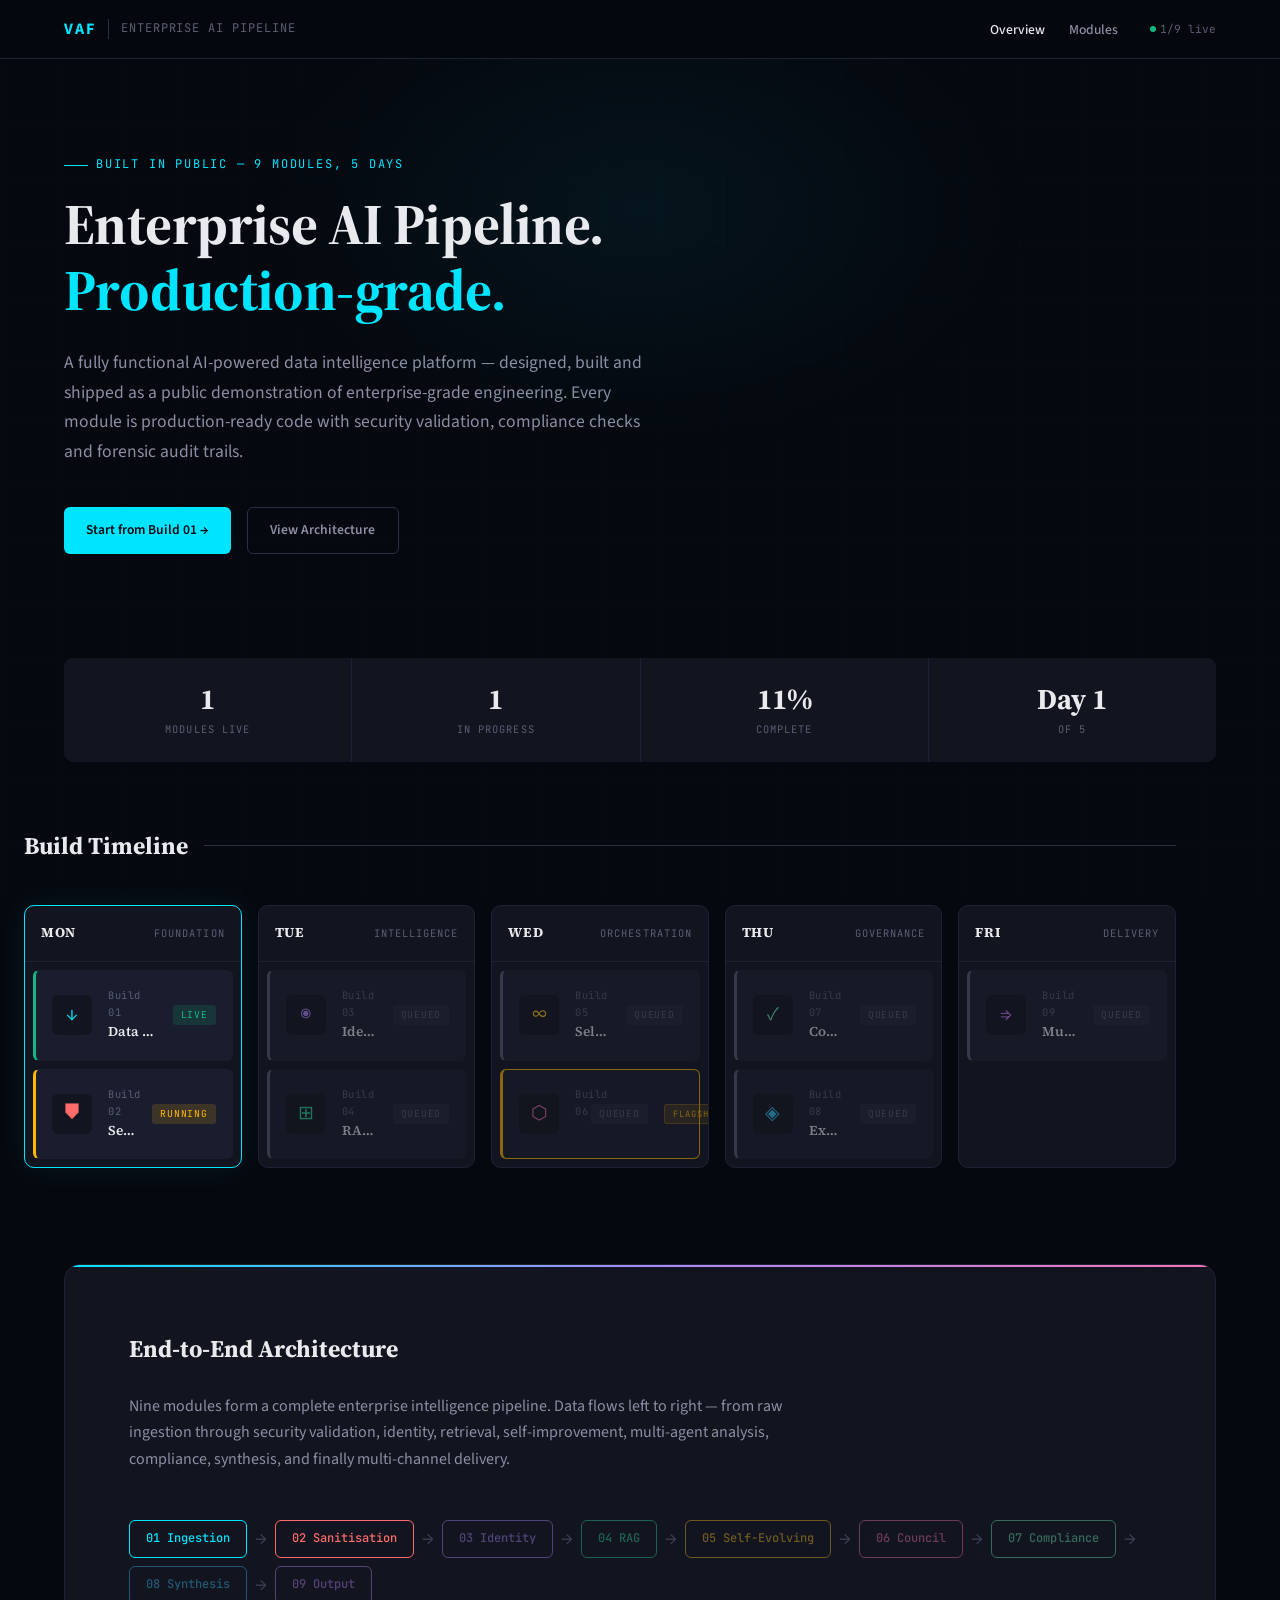
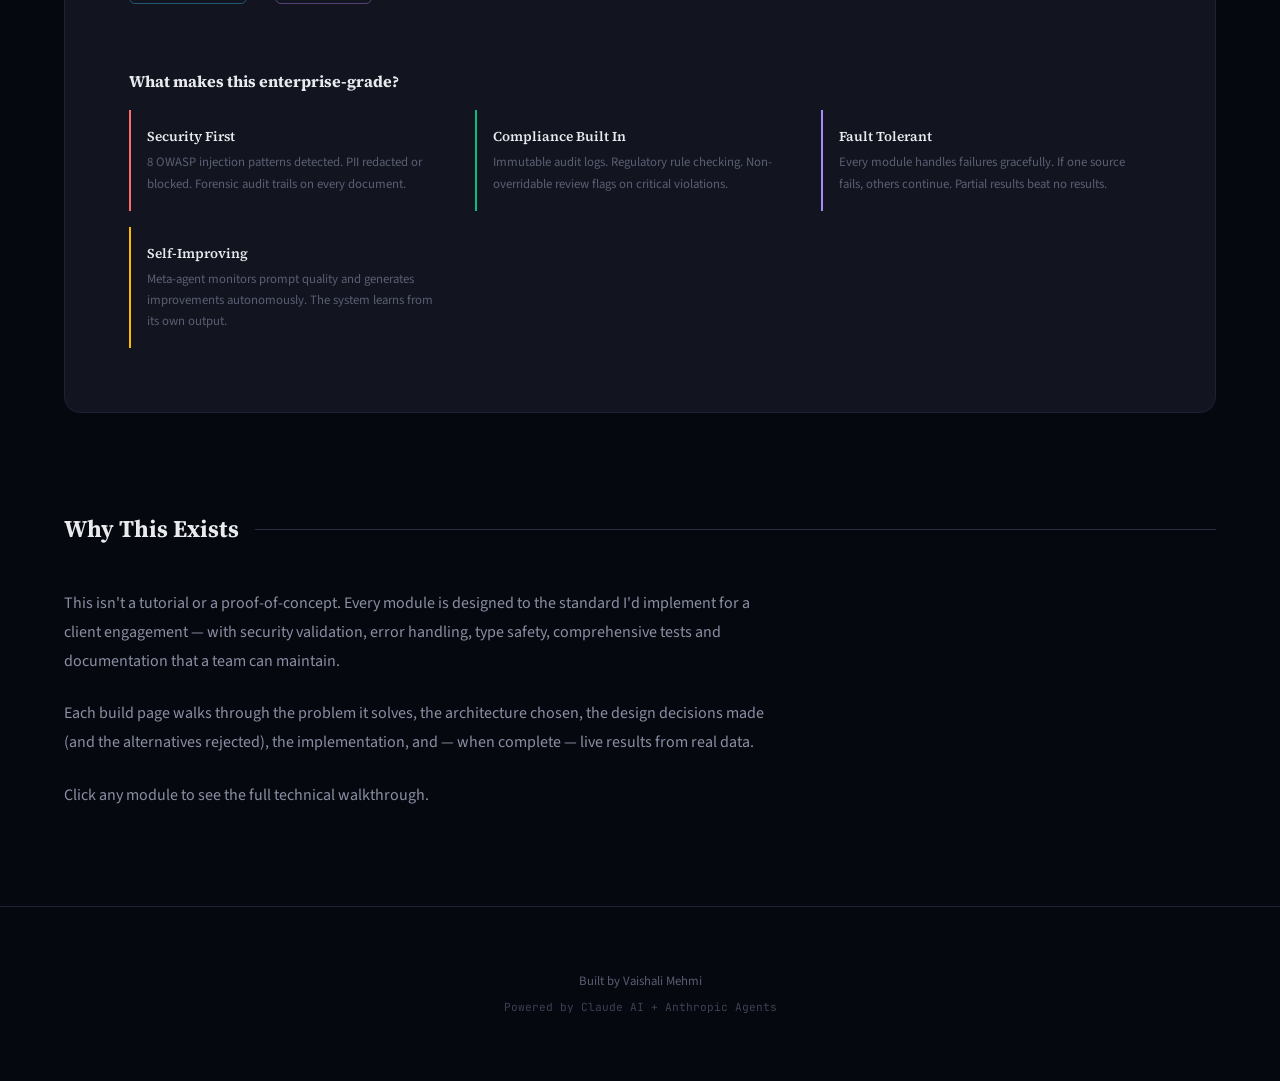
==== portfolio/build.html @ 0262deff "Add portfolio site and sync tooling - Portfolio site (index.html, build.html) with dark editorial de" ====
<!DOCTYPE html>
<html lang="en">
<head>
  <meta charset="UTF-8">
  <meta name="viewport" content="width=device-width, initial-scale=1.0">
  <title>Build Detail — The VAF Series</title>
  <link rel="stylesheet" href="css/style.css">
  <script>
    // Update page title once build data loads
    document.addEventListener('DOMContentLoaded', () => {
      const id = new URLSearchParams(window.location.search).get('id');
      if (id && typeof BUILDS !== 'undefined' && BUILDS[id]) {
        document.title = `Build ${id}: ${BUILDS[id].hero.title} — The VAF Series`;
      }
    });
  </script>
</head>
<body>
  <div class="page-wrapper">

    <!-- Build Page Layout: Sidebar + Content -->
    <div class="build-page">

      <!-- Sidebar Navigation -->
      <aside class="build-sidebar">
        <a href="index.html" class="sidebar-brand">← VAF Series</a>

        <div style="margin-bottom:var(--space-lg);">
          <div style="font-family:var(--font-mono); font-size:0.6rem; color:var(--text-dim); text-transform:uppercase; letter-spacing:0.12em; margin-bottom:var(--space-sm);">
            Modules
          </div>
          <nav id="sidebar-nav" class="sidebar-nav">
            <!-- Populated by app.js -->
          </nav>
        </div>

        <div style="margin-top:auto; padding-top:var(--space-xl); border-top:1px solid var(--border-subtle);">
          <div class="nav-status" id="nav-status" style="justify-content:flex-start;">
            <!-- Populated by app.js -->
          </div>
        </div>
      </aside>

      <!-- Main Content -->
      <main class="build-content" id="build-content">

        <!-- Build Hero -->
        <div class="build-hero" id="build-hero">
          <!-- Populated by app.js -->
        </div>

        <!-- Tabs -->
        <div class="tabs" id="build-tabs">
          <!-- Populated by app.js -->
        </div>

        <!-- Tab Panels -->
        <div id="build-panels">
          <!-- Populated by app.js -->
        </div>

        <!-- Navigation between builds -->
        <div style="display:flex; justify-content:space-between; margin-top:var(--space-3xl); padding-top:var(--space-xl); border-top:1px solid var(--border-subtle);" id="build-nav-footer">
        </div>

        <!-- Footer -->
        <footer class="footer" style="margin-top:var(--space-xl);">
          <p>
            <span class="author">Built by Vaishali Mehmi</span>
          </p>
          <p class="credit">
            Powered by Claude AI + Anthropic Agents
          </p>
        </footer>

      </main>
    </div>

  </div>

  <script src="js/config.js"></script>
  <script src="js/builds.js"></script>
  <script src="js/app.js"></script>
  <script>
    App.init('build');

    // Render prev/next navigation
    (function() {
      const id = new URLSearchParams(window.location.search).get('id');
      const idx = CONFIG.builds.findIndex(b => b.id === id);
      const footer = document.getElementById('build-nav-footer');
      if (!footer) return;

      const prev = idx > 0 ? CONFIG.builds[idx - 1] : null;
      const next = idx < CONFIG.builds.length - 1 ? CONFIG.builds[idx + 1] : null;

      footer.innerHTML = `
        ${prev ? `<a href="build.html?id=${prev.id}" class="btn btn-ghost">← ${prev.id} ${prev.shortName}</a>` : '<span></span>'}
        ${next ? `<a href="build.html?id=${next.id}" class="btn btn-ghost">${next.id} ${next.shortName} →</a>` : '<span></span>'}
      `;
    })();
  </script>
</body>
</html>
---- portfolio/css/style.css ----
/* ============================================================
   VAF Series — Portfolio Design System
   Aesthetic: Dark Technical Editorial
   ============================================================ */

@import url('https://fonts.googleapis.com/css2?family=Source+Serif+4:ital,opsz,wght@0,8..60,400;0,8..60,600;0,8..60,700;1,8..60,400&family=Source+Sans+3:ital,wght@0,300;0,400;0,500;0,600;0,700;1,400&family=JetBrains+Mono:wght@400;500&display=swap');

/* ── Design Tokens ────────────────────────────────────────── */

:root {
  /* Palette */
  --bg-deep:       #06080F;
  --bg-base:       #0B0D17;
  --bg-surface:    #12151F;
  --bg-card:       #1A1D2E;
  --bg-elevated:   #222639;
  --border:        #2A2E42;
  --border-subtle: #1E2235;

  /* Text */
  --text-primary:   #E8EAED;
  --text-secondary: #8B8FA3;
  --text-muted:     #5A5E73;
  --text-dim:       #3D4155;

  /* Accents */
  --accent-cyan:    #00E5FF;
  --accent-gold:    #FFB800;
  --accent-red:     #FF6B6B;
  --accent-green:   #10B981;
  --accent-purple:  #A78BFA;
  --accent-pink:    #F472B6;
  --accent-blue:    #38BDF8;

  /* Semantic */
  --status-live:    #10B981;
  --status-running: #FFB800;
  --status-queued:  #5A5E73;
  --status-hidden:  #2A2E42;

  /* Typography */
  --font-display: 'Source Serif 4', 'Georgia', serif;
  --font-body:    'Source Sans 3', 'Helvetica Neue', sans-serif;
  --font-mono:    'JetBrains Mono', monospace;

  /* Spacing */
  --space-xs:  0.25rem;
  --space-sm:  0.5rem;
  --space-md:  1rem;
  --space-lg:  1.5rem;
  --space-xl:  2.5rem;
  --space-2xl: 4rem;
  --space-3xl: 6rem;

  /* Radius */
  --radius-sm: 6px;
  --radius-md: 10px;
  --radius-lg: 16px;

  /* Shadows */
  --shadow-card:  0 2px 16px rgba(0,0,0,0.3), 0 0 1px rgba(0,229,255,0.05);
  --shadow-glow:  0 0 30px rgba(0,229,255,0.08);
  --shadow-hover: 0 8px 32px rgba(0,0,0,0.4), 0 0 2px rgba(0,229,255,0.1);

  /* Layout */
  --content-max: 1200px;
  --sidebar-width: 260px;
}


/* ── Reset & Base ─────────────────────────────────────────── */

*, *::before, *::after {
  box-sizing: border-box;
  margin: 0;
  padding: 0;
}

html {
  font-size: 16px;
  scroll-behavior: smooth;
  -webkit-font-smoothing: antialiased;
  -moz-osx-font-smoothing: grayscale;
}

body {
  font-family: var(--font-body);
  background: var(--bg-deep);
  color: var(--text-primary);
  line-height: 1.65;
  min-height: 100vh;
}

::selection {
  background: rgba(0,229,255,0.2);
  color: var(--text-primary);
}

a {
  color: var(--accent-cyan);
  text-decoration: none;
  transition: color 0.2s ease, opacity 0.2s ease;
}
a:hover {
  color: #fff;
}

img { max-width: 100%; display: block; }


/* ── Background Pattern (Engineering Grid) ────────────────── */

body::before {
  content: '';
  position: fixed;
  inset: 0;
  background:
    linear-gradient(rgba(0,229,255,0.015) 1px, transparent 1px),
    linear-gradient(90deg, rgba(0,229,255,0.015) 1px, transparent 1px);
  background-size: 60px 60px;
  pointer-events: none;
  z-index: 0;
}


/* ── Layout ───────────────────────────────────────────────── */

.container {
  max-width: var(--content-max);
  margin: 0 auto;
  padding: 0 var(--space-lg);
  position: relative;
  z-index: 1;
}

.page-wrapper {
  position: relative;
  z-index: 1;
}


/* ── Navigation Bar ───────────────────────────────────────── */

.nav {
  position: sticky;
  top: 0;
  z-index: 100;
  background: rgba(6,8,15,0.85);
  backdrop-filter: blur(16px);
  -webkit-backdrop-filter: blur(16px);
  border-bottom: 1px solid var(--border-subtle);
  padding: var(--space-md) 0;
}

.nav .container {
  display: flex;
  align-items: center;
  justify-content: space-between;
}

.nav-brand {
  display: flex;
  align-items: center;
  gap: var(--space-sm);
}

.nav-brand-mark {
  font-family: var(--font-body);
  font-weight: 700;
  font-size: 1rem;
  color: var(--accent-cyan);
  letter-spacing: 0.12em;
  text-transform: uppercase;
}

.nav-brand-sep {
  width: 1px;
  height: 20px;
  background: var(--border);
  margin: 0 var(--space-xs);
}

.nav-brand-sub {
  font-family: var(--font-mono);
  font-size: 0.75rem;
  color: var(--text-muted);
  letter-spacing: 0.08em;
  text-transform: uppercase;
}

.nav-links {
  display: flex;
  align-items: center;
  gap: var(--space-lg);
  list-style: none;
}

.nav-links a {
  font-family: var(--font-body);
  font-size: 0.85rem;
  font-weight: 500;
  color: var(--text-secondary);
  transition: color 0.2s ease;
}
.nav-links a:hover,
.nav-links a.active {
  color: var(--text-primary);
}

.nav-status {
  display: flex;
  align-items: center;
  gap: var(--space-xs);
  font-family: var(--font-mono);
  font-size: 0.7rem;
  color: var(--text-muted);
}

.nav-status-dot {
  width: 6px;
  height: 6px;
  border-radius: 50%;
  background: var(--status-live);
  animation: pulse 2s ease-in-out infinite;
}

@keyframes pulse {
  0%, 100% { opacity: 1; }
  50% { opacity: 0.4; }
}


/* ── Hero Section ─────────────────────────────────────────── */

.hero {
  padding: var(--space-3xl) 0 var(--space-2xl);
  position: relative;
}

.hero::before {
  content: '';
  position: absolute;
  top: -100px;
  left: 50%;
  transform: translateX(-50%);
  width: 800px;
  height: 500px;
  background: radial-gradient(ellipse at center, rgba(0,229,255,0.06) 0%, transparent 70%);
  pointer-events: none;
}

.hero-eyebrow {
  font-family: var(--font-mono);
  font-size: 0.75rem;
  letter-spacing: 0.15em;
  text-transform: uppercase;
  color: var(--accent-cyan);
  margin-bottom: var(--space-md);
  display: flex;
  align-items: center;
  gap: var(--space-sm);
}

.hero-eyebrow::before {
  content: '';
  width: 24px;
  height: 1px;
  background: var(--accent-cyan);
}

.hero h1 {
  font-family: var(--font-display);
  font-weight: 700;
  font-size: clamp(2.4rem, 5vw, 3.6rem);
  line-height: 1.15;
  letter-spacing: -0.01em;
  color: var(--text-primary);
  max-width: 700px;
  margin-bottom: var(--space-lg);
}

.hero h1 .highlight {
  color: var(--accent-cyan);
}

.hero-description {
  font-size: 1.1rem;
  color: var(--text-secondary);
  max-width: 600px;
  line-height: 1.7;
  margin-bottom: var(--space-xl);
}

.hero-actions {
  display: flex;
  gap: var(--space-md);
  flex-wrap: wrap;
}


/* ── Buttons ──────────────────────────────────────────────── */

.btn {
  display: inline-flex;
  align-items: center;
  gap: var(--space-sm);
  padding: 0.7rem 1.4rem;
  border-radius: var(--radius-sm);
  font-family: var(--font-body);
  font-size: 0.85rem;
  font-weight: 600;
  cursor: pointer;
  transition: all 0.2s ease;
  border: none;
  text-decoration: none;
}

.btn-primary {
  background: var(--accent-cyan);
  color: var(--bg-deep);
}
.btn-primary:hover {
  background: #33EBFF;
  color: var(--bg-deep);
  box-shadow: 0 0 20px rgba(0,229,255,0.3);
}

.btn-ghost {
  background: transparent;
  color: var(--text-secondary);
  border: 1px solid var(--border);
}
.btn-ghost:hover {
  color: var(--text-primary);
  border-color: var(--text-muted);
}


/* ── Stats Bar ────────────────────────────────────────────── */

.stats-bar {
  display: grid;
  grid-template-columns: repeat(auto-fit, minmax(160px, 1fr));
  gap: 1px;
  background: var(--border-subtle);
  border-radius: var(--radius-md);
  overflow: hidden;
  margin: var(--space-xl) 0;
}

.stat-item {
  background: var(--bg-surface);
  padding: var(--space-lg) var(--space-lg);
  text-align: center;
}

.stat-value {
  font-family: var(--font-display);
  font-weight: 700;
  font-size: 1.8rem;
  color: var(--text-primary);
  line-height: 1.2;
}

.stat-label {
  font-family: var(--font-mono);
  font-size: 0.65rem;
  letter-spacing: 0.1em;
  text-transform: uppercase;
  color: var(--text-muted);
  margin-top: var(--space-xs);
}


/* ── Timeline ─────────────────────────────────────────────── */

.timeline {
  margin: var(--space-2xl) 0;
}

.timeline-header {
  display: flex;
  align-items: center;
  gap: var(--space-md);
  margin-bottom: var(--space-xl);
}

.timeline-header h2 {
  font-family: var(--font-display);
  font-weight: 700;
  font-size: 1.4rem;
}

.timeline-header .line {
  flex: 1;
  height: 1px;
  background: var(--border);
}

.timeline-days {
  display: grid;
  grid-template-columns: repeat(5, 1fr);
  gap: var(--space-md);
}

@media (max-width: 900px) {
  .timeline-days {
    grid-template-columns: 1fr;
  }
}

.timeline-day {
  background: var(--bg-surface);
  border: 1px solid var(--border-subtle);
  border-radius: var(--radius-md);
  overflow: hidden;
  transition: border-color 0.3s ease, box-shadow 0.3s ease;
}

.timeline-day.is-active {
  border-color: var(--accent-cyan);
  box-shadow: var(--shadow-glow);
}

.timeline-day.is-past {
  border-color: var(--accent-green);
}

.timeline-day-header {
  padding: var(--space-md) var(--space-md);
  display: flex;
  align-items: center;
  justify-content: space-between;
  border-bottom: 1px solid var(--border-subtle);
}

.timeline-day-label {
  font-family: var(--font-display);
  font-weight: 700;
  font-size: 0.85rem;
  letter-spacing: 0.05em;
}

.timeline-day-name {
  font-family: var(--font-mono);
  font-size: 0.65rem;
  color: var(--text-muted);
  text-transform: uppercase;
  letter-spacing: 0.1em;
}

.timeline-day-builds {
  padding: var(--space-sm);
  display: flex;
  flex-direction: column;
  gap: var(--space-sm);
}


/* ── Build Card (in timeline) ─────────────────────────────── */

.build-card {
  display: flex;
  align-items: center;
  gap: var(--space-md);
  padding: var(--space-md);
  border-radius: var(--radius-sm);
  background: var(--bg-card);
  border: 1px solid transparent;
  cursor: pointer;
  transition: all 0.2s ease;
  text-decoration: none;
  color: inherit;
}

.build-card:hover {
  border-color: var(--border);
  background: var(--bg-elevated);
  transform: translateY(-1px);
  box-shadow: var(--shadow-hover);
  color: inherit;
}

.build-card.status-live {
  border-left: 3px solid var(--status-live);
}
.build-card.status-running {
  border-left: 3px solid var(--status-running);
}
.build-card.status-queued {
  opacity: 0.5;
  border-left: 3px solid var(--status-queued);
}
.build-card.status-queued:hover {
  opacity: 0.7;
}
.build-card.is-featured {
  border-color: var(--accent-gold);
}

.build-card-icon {
  width: 40px;
  height: 40px;
  border-radius: var(--radius-sm);
  display: flex;
  align-items: center;
  justify-content: center;
  font-size: 1.2rem;
  flex-shrink: 0;
  background: var(--bg-surface);
}

.build-card-content {
  flex: 1;
  min-width: 0;
}

.build-card-number {
  font-family: var(--font-mono);
  font-size: 0.65rem;
  color: var(--text-muted);
  letter-spacing: 0.05em;
}

.build-card-name {
  font-family: var(--font-display);
  font-weight: 600;
  font-size: 0.85rem;
  color: var(--text-primary);
  white-space: nowrap;
  overflow: hidden;
  text-overflow: ellipsis;
}

.build-card-status {
  font-family: var(--font-mono);
  font-size: 0.6rem;
  letter-spacing: 0.08em;
  text-transform: uppercase;
  padding: 2px 8px;
  border-radius: 3px;
  flex-shrink: 0;
}

.build-card-status.live {
  background: rgba(16,185,129,0.15);
  color: var(--status-live);
}
.build-card-status.running {
  background: rgba(255,184,0,0.15);
  color: var(--status-running);
  animation: pulse 2s ease-in-out infinite;
}
.build-card-status.queued {
  background: rgba(90,94,115,0.15);
  color: var(--status-queued);
}


/* ── Architecture Overview (Home) ─────────────────────────── */

.arch-overview {
  margin: var(--space-3xl) 0;
  padding: var(--space-2xl);
  background: var(--bg-surface);
  border: 1px solid var(--border-subtle);
  border-radius: var(--radius-lg);
  position: relative;
  overflow: hidden;
}

.arch-overview::before {
  content: '';
  position: absolute;
  top: 0;
  left: 0;
  right: 0;
  height: 2px;
  background: linear-gradient(90deg, var(--accent-cyan), var(--accent-purple), var(--accent-pink));
}

.arch-overview h2 {
  font-family: var(--font-display);
  font-weight: 700;
  font-size: 1.5rem;
  margin-bottom: var(--space-lg);
}

.arch-pipeline {
  display: flex;
  align-items: center;
  gap: var(--space-sm);
  flex-wrap: wrap;
  padding: var(--space-lg) 0;
}

.arch-node {
  padding: var(--space-sm) var(--space-md);
  border-radius: var(--radius-sm);
  font-family: var(--font-mono);
  font-size: 0.75rem;
  font-weight: 500;
  border: 1px solid;
  white-space: nowrap;
}

.arch-arrow {
  color: var(--text-dim);
  font-size: 1.2rem;
  flex-shrink: 0;
}


/* ── Section Headers ──────────────────────────────────────── */

.section-header {
  display: flex;
  align-items: center;
  gap: var(--space-md);
  margin-bottom: var(--space-xl);
}

.section-header h2 {
  font-family: var(--font-display);
  font-weight: 700;
  font-size: 1.5rem;
  white-space: nowrap;
}

.section-header .line {
  flex: 1;
  height: 1px;
  background: var(--border);
}


/* ============================================================
   BUILD DETAIL PAGE
   ============================================================ */

.build-page {
  display: grid;
  grid-template-columns: var(--sidebar-width) 1fr;
  min-height: 100vh;
}

@media (max-width: 900px) {
  .build-page {
    grid-template-columns: 1fr;
  }
  .build-sidebar {
    display: none;
  }
}


/* ── Sidebar ──────────────────────────────────────────────── */

.build-sidebar {
  position: sticky;
  top: 0;
  height: 100vh;
  overflow-y: auto;
  background: var(--bg-base);
  border-right: 1px solid var(--border-subtle);
  padding: var(--space-lg);
}

.sidebar-brand {
  font-family: var(--font-display);
  font-weight: 800;
  font-size: 0.9rem;
  color: var(--accent-cyan);
  letter-spacing: 0.05em;
  margin-bottom: var(--space-xl);
  display: block;
  text-decoration: none;
}
.sidebar-brand:hover { color: var(--accent-cyan); }

.sidebar-nav {
  list-style: none;
  display: flex;
  flex-direction: column;
  gap: 2px;
}

.sidebar-nav-item {
  display: flex;
  align-items: center;
  gap: var(--space-sm);
  padding: var(--space-sm) var(--space-md);
  border-radius: var(--radius-sm);
  font-size: 0.82rem;
  color: var(--text-secondary);
  transition: all 0.15s ease;
  text-decoration: none;
}

.sidebar-nav-item:hover {
  background: var(--bg-surface);
  color: var(--text-primary);
}

.sidebar-nav-item.active {
  background: var(--bg-card);
  color: var(--text-primary);
  font-weight: 500;
}

.sidebar-nav-item .dot {
  width: 7px;
  height: 7px;
  border-radius: 50%;
  flex-shrink: 0;
}

.sidebar-nav-item .dot.live    { background: var(--status-live); }
.sidebar-nav-item .dot.running { background: var(--status-running); animation: pulse 2s infinite; }
.sidebar-nav-item .dot.queued  { background: var(--status-queued); }

.sidebar-nav-item .num {
  font-family: var(--font-mono);
  font-size: 0.7rem;
  color: var(--text-dim);
  width: 20px;
}


/* ── Build Content Area ───────────────────────────────────── */

.build-content {
  padding: var(--space-2xl) var(--space-2xl);
  max-width: 900px;
}

.build-hero {
  margin-bottom: var(--space-2xl);
  padding-bottom: var(--space-xl);
  border-bottom: 1px solid var(--border-subtle);
}

.build-hero-number {
  font-family: var(--font-mono);
  font-size: 0.75rem;
  letter-spacing: 0.15em;
  text-transform: uppercase;
  margin-bottom: var(--space-sm);
}

.build-hero h1 {
  font-family: var(--font-display);
  font-weight: 700;
  font-size: clamp(1.8rem, 3.5vw, 2.6rem);
  line-height: 1.2;
  letter-spacing: -0.01em;
  margin-bottom: var(--space-md);
}

.build-hero-oneliner {
  font-size: 1.05rem;
  color: var(--text-secondary);
  line-height: 1.6;
  max-width: 600px;
}

.build-tags {
  display: flex;
  flex-wrap: wrap;
  gap: var(--space-xs);
  margin-top: var(--space-md);
}

.build-tag {
  font-family: var(--font-mono);
  font-size: 0.65rem;
  padding: 3px 10px;
  border-radius: 3px;
  background: var(--bg-surface);
  color: var(--text-muted);
  border: 1px solid var(--border-subtle);
}


/* ── Tabs ─────────────────────────────────────────────────── */

.tabs {
  display: flex;
  gap: 0;
  border-bottom: 1px solid var(--border-subtle);
  margin-bottom: var(--space-xl);
  overflow-x: auto;
}

.tab {
  font-family: var(--font-body);
  font-size: 0.85rem;
  font-weight: 500;
  color: var(--text-muted);
  padding: var(--space-md) var(--space-lg);
  cursor: pointer;
  border: none;
  background: none;
  border-bottom: 2px solid transparent;
  transition: all 0.2s ease;
  white-space: nowrap;
}

.tab:hover {
  color: var(--text-secondary);
}

.tab.active {
  color: var(--accent-cyan);
  border-bottom-color: var(--accent-cyan);
}

.tab-panel {
  display: none;
  animation: fadeIn 0.3s ease;
}

.tab-panel.active {
  display: block;
}

@keyframes fadeIn {
  from { opacity: 0; transform: translateY(8px); }
  to   { opacity: 1; transform: translateY(0); }
}


/* ── Content Blocks ───────────────────────────────────────── */

.content-block {
  margin-bottom: var(--space-2xl);
}

.content-block h3 {
  font-family: var(--font-display);
  font-weight: 700;
  font-size: 1.15rem;
  margin-bottom: var(--space-md);
  display: flex;
  align-items: center;
  gap: var(--space-sm);
}

.content-block p {
  color: var(--text-secondary);
  margin-bottom: var(--space-md);
  line-height: 1.75;
}

.content-block p:last-child {
  margin-bottom: 0;
}


/* ── Problem / Pain Point Block ───────────────────────────── */

.pain-point {
  padding: var(--space-lg);
  background: rgba(255,107,107,0.06);
  border-left: 3px solid var(--accent-red);
  border-radius: 0 var(--radius-sm) var(--radius-sm) 0;
  margin: var(--space-lg) 0;
}

.pain-point p {
  color: var(--accent-red);
  font-weight: 500;
  font-style: italic;
  margin-bottom: 0;
}


/* ── Key Metrics (within build page) ──────────────────────── */

.key-metrics {
  display: grid;
  grid-template-columns: repeat(auto-fit, minmax(140px, 1fr));
  gap: var(--space-md);
  margin: var(--space-xl) 0;
}

.key-metric {
  background: var(--bg-card);
  border: 1px solid var(--border-subtle);
  border-radius: var(--radius-sm);
  padding: var(--space-md);
  text-align: center;
}

.key-metric-value {
  font-family: var(--font-display);
  font-weight: 700;
  font-size: 1.5rem;
  color: var(--accent-cyan);
  line-height: 1.2;
}

.key-metric-label {
  font-family: var(--font-mono);
  font-size: 0.6rem;
  color: var(--text-muted);
  text-transform: uppercase;
  letter-spacing: 0.1em;
  margin-top: 4px;
}

.key-metric-detail {
  font-size: 0.75rem;
  color: var(--text-dim);
  margin-top: 2px;
}


/* ── Architecture Diagram ─────────────────────────────────── */

.arch-layers {
  display: flex;
  flex-direction: column;
  gap: var(--space-md);
  margin: var(--space-xl) 0;
}

.arch-layer {
  display: flex;
  align-items: flex-start;
  gap: var(--space-md);
  padding: var(--space-md) var(--space-lg);
  background: var(--bg-card);
  border-radius: var(--radius-sm);
  border-left: 3px solid;
  position: relative;
}

.arch-layer:not(:last-child)::after {
  content: '↓';
  position: absolute;
  bottom: -22px;
  left: 50%;
  transform: translateX(-50%);
  color: var(--text-dim);
  font-size: 0.9rem;
  z-index: 2;
}

.arch-layer-name {
  font-family: var(--font-display);
  font-weight: 600;
  font-size: 0.85rem;
  min-width: 140px;
  flex-shrink: 0;
}

.arch-layer-components {
  display: flex;
  flex-wrap: wrap;
  gap: var(--space-xs);
}

.arch-layer-component {
  font-family: var(--font-mono);
  font-size: 0.7rem;
  padding: 3px 8px;
  border-radius: 3px;
  background: var(--bg-surface);
  border: 1px solid var(--border-subtle);
  color: var(--text-secondary);
}

.arch-layer-desc {
  font-size: 0.8rem;
  color: var(--text-muted);
  margin-top: var(--space-xs);
}


/* ── Data Flow ────────────────────────────────────────────── */

.data-flow {
  background: var(--bg-card);
  border: 1px solid var(--border-subtle);
  border-radius: var(--radius-sm);
  padding: var(--space-lg);
  margin: var(--space-lg) 0;
}

.data-flow-step {
  font-family: var(--font-mono);
  font-size: 0.8rem;
  color: var(--text-secondary);
  padding: var(--space-xs) 0;
  display: flex;
  align-items: center;
  gap: var(--space-sm);
}

.data-flow-step::before {
  content: '';
  width: 6px;
  height: 6px;
  border-radius: 50%;
  background: var(--accent-cyan);
  flex-shrink: 0;
  opacity: 0.5;
}


/* ── Decision Table ───────────────────────────────────────── */

.decisions-list {
  display: flex;
  flex-direction: column;
  gap: var(--space-lg);
}

.decision-card {
  background: var(--bg-card);
  border: 1px solid var(--border-subtle);
  border-radius: var(--radius-md);
  overflow: hidden;
}

.decision-header {
  padding: var(--space-md) var(--space-lg);
  background: var(--bg-elevated);
  border-bottom: 1px solid var(--border-subtle);
  display: flex;
  align-items: center;
  justify-content: space-between;
}

.decision-question {
  font-family: var(--font-display);
  font-weight: 600;
  font-size: 0.9rem;
}

.decision-body {
  padding: var(--space-lg);
  display: grid;
  grid-template-columns: 1fr 1fr;
  gap: var(--space-lg);
}

@media (max-width: 600px) {
  .decision-body {
    grid-template-columns: 1fr;
  }
}

.decision-chosen {
  border-left: 3px solid var(--accent-green);
  padding-left: var(--space-md);
}

.decision-chosen-label {
  font-family: var(--font-mono);
  font-size: 0.6rem;
  color: var(--accent-green);
  text-transform: uppercase;
  letter-spacing: 0.1em;
  margin-bottom: var(--space-xs);
}

.decision-chosen-value {
  font-weight: 600;
  font-size: 0.9rem;
  margin-bottom: var(--space-sm);
}

.decision-reasoning {
  font-size: 0.85rem;
  color: var(--text-secondary);
  line-height: 1.6;
}

.decision-alt {
  border-left: 3px solid var(--text-dim);
  padding-left: var(--space-md);
  opacity: 0.6;
}

.decision-alt-label {
  font-family: var(--font-mono);
  font-size: 0.6rem;
  color: var(--text-dim);
  text-transform: uppercase;
  letter-spacing: 0.1em;
  margin-bottom: var(--space-xs);
}


/* ── Code Blocks ──────────────────────────────────────────── */

.code-examples {
  display: flex;
  flex-direction: column;
  gap: var(--space-xl);
}

.code-block {
  background: var(--bg-card);
  border: 1px solid var(--border-subtle);
  border-radius: var(--radius-md);
  overflow: hidden;
}

.code-block-header {
  padding: var(--space-sm) var(--space-lg);
  background: var(--bg-elevated);
  border-bottom: 1px solid var(--border-subtle);
  display: flex;
  align-items: center;
  justify-content: space-between;
}

.code-block-title {
  font-family: var(--font-mono);
  font-size: 0.75rem;
  color: var(--text-secondary);
}

.code-block-lang {
  font-family: var(--font-mono);
  font-size: 0.6rem;
  color: var(--text-dim);
  text-transform: uppercase;
  letter-spacing: 0.1em;
}

.code-block pre {
  margin: 0;
  padding: var(--space-lg);
  overflow-x: auto;
  font-family: var(--font-mono);
  font-size: 0.8rem;
  line-height: 1.7;
  color: var(--text-secondary);
  tab-size: 4;
}

/* Syntax highlighting (basic) */
.code-block .kw { color: var(--accent-purple); }  /* keywords */
.code-block .fn { color: var(--accent-cyan); }     /* functions */
.code-block .st { color: var(--accent-green); }    /* strings */
.code-block .cm { color: var(--text-dim); font-style: italic; }  /* comments */
.code-block .op { color: var(--accent-pink); }     /* operators */
.code-block .num { color: var(--accent-gold); }    /* numbers */


/* ── Results Section ──────────────────────────────────────── */

.results-empty {
  padding: var(--space-2xl);
  text-align: center;
  background: var(--bg-card);
  border: 1px dashed var(--border);
  border-radius: var(--radius-md);
}

.results-empty-icon {
  font-size: 2rem;
  margin-bottom: var(--space-md);
  opacity: 0.3;
}

.results-empty-text {
  color: var(--text-muted);
  font-size: 0.9rem;
  max-width: 400px;
  margin: 0 auto;
  line-height: 1.6;
}

.results-live {
  background: var(--bg-card);
  border: 1px solid var(--accent-green);
  border-radius: var(--radius-md);
  overflow: hidden;
}

.results-live-header {
  padding: var(--space-md) var(--space-lg);
  background: rgba(16,185,129,0.08);
  border-bottom: 1px solid rgba(16,185,129,0.2);
  display: flex;
  align-items: center;
  gap: var(--space-sm);
  font-family: var(--font-mono);
  font-size: 0.75rem;
  color: var(--accent-green);
}

.results-metrics {
  display: grid;
  grid-template-columns: repeat(auto-fit, minmax(140px, 1fr));
  gap: 1px;
  background: var(--border-subtle);
}

.results-metric {
  background: var(--bg-card);
  padding: var(--space-lg);
  text-align: center;
}

.results-metric-value {
  font-family: var(--font-display);
  font-weight: 700;
  font-size: 2rem;
  color: var(--text-primary);
}

.results-metric-label {
  font-family: var(--font-mono);
  font-size: 0.6rem;
  color: var(--text-muted);
  text-transform: uppercase;
  letter-spacing: 0.1em;
  margin-top: 4px;
}

.results-metric--clickable {
  cursor: pointer;
  transition: background 0.15s, border-color 0.15s;
  position: relative;
}
.results-metric--clickable:hover {
  background: var(--bg-elevated);
  border-color: var(--accent-cyan);
}
.results-metric--active {
  background: rgba(0,229,255,0.06) !important;
  border-bottom: 2px solid var(--accent-cyan);
}
.results-metric-hint {
  font-family: var(--font-mono);
  font-size: 0.55rem;
  color: var(--accent-cyan);
  opacity: 0.6;
  margin-top: 6px;
  letter-spacing: 0.05em;
}

/* ── Document Drilldown Table ──────────────────────────────── */

.results-doc-section {
  margin-top: var(--space-lg);
  border: 1px solid var(--border);
  border-radius: 6px;
  overflow: hidden;
}

.results-doc-header {
  display: flex;
  align-items: center;
  justify-content: space-between;
  padding: var(--space-md) var(--space-lg);
  background: var(--bg-surface);
  border-bottom: 1px solid var(--border);
  font-family: var(--font-mono);
  font-size: 0.75rem;
  color: var(--text-secondary);
  text-transform: uppercase;
  letter-spacing: 0.08em;
}

.results-doc-clear {
  background: none;
  border: 1px solid var(--border);
  color: var(--text-muted);
  font-family: var(--font-mono);
  font-size: 0.65rem;
  padding: 3px 10px;
  border-radius: 3px;
  cursor: pointer;
  transition: color 0.15s, border-color 0.15s;
}
.results-doc-clear:hover {
  color: var(--accent-cyan);
  border-color: var(--accent-cyan);
}

.results-doc-table-wrap {
  overflow-x: auto;
}

.results-doc-table {
  width: 100%;
  border-collapse: collapse;
  font-size: 0.82rem;
}
.results-doc-table thead th {
  font-family: var(--font-mono);
  font-size: 0.6rem;
  text-transform: uppercase;
  letter-spacing: 0.1em;
  color: var(--text-muted);
  padding: var(--space-sm) var(--space-md);
  text-align: left;
  border-bottom: 1px solid var(--border);
  background: var(--bg-surface);
  white-space: nowrap;
}
.results-doc-table tbody tr {
  border-bottom: 1px solid var(--border-subtle);
  transition: background 0.1s;
}
.results-doc-table tbody tr:hover {
  background: var(--bg-elevated);
}
.results-doc-table td {
  padding: var(--space-sm) var(--space-md);
  vertical-align: top;
  color: var(--text-secondary);
}

.doc-source-badge {
  display: inline-block;
  font-family: var(--font-mono);
  font-size: 0.65rem;
  text-transform: uppercase;
  padding: 2px 8px;
  border-radius: 3px;
  white-space: nowrap;
  letter-spacing: 0.05em;
}
.doc-source-rss   { background: rgba(0,229,255,0.1); color: var(--accent-cyan); }
.doc-source-pdf   { background: rgba(255,107,107,0.1); color: var(--accent-red); }
.doc-source-web   { background: rgba(167,139,250,0.1); color: #A78BFA; }
.doc-source-email { background: rgba(251,191,36,0.1);  color: var(--accent-gold); }

.doc-title {
  color: var(--text-primary);
  font-weight: 500;
  max-width: 260px;
}
.doc-summary {
  color: var(--text-muted);
  font-size: 0.78rem;
  max-width: 340px;
  line-height: 1.5;
}
.doc-time {
  font-family: var(--font-mono);
  font-size: 0.68rem;
  color: var(--text-dim);
  white-space: nowrap;
}

.results-overflow {
  text-align: center;
  font-family: var(--font-mono);
  font-size: 0.7rem;
  color: var(--text-dim);
  padding: var(--space-md);
  border-top: 1px solid var(--border-subtle);
}


/* ── Footer ───────────────────────────────────────────────── */

.footer {
  padding: var(--space-2xl) 0;
  margin-top: var(--space-3xl);
  border-top: 1px solid var(--border-subtle);
  text-align: center;
}

.footer p {
  font-size: 0.8rem;
  color: var(--text-dim);
  line-height: 1.6;
}

.footer .author {
  color: var(--text-muted);
}

.footer .credit {
  font-family: var(--font-mono);
  font-size: 0.7rem;
  margin-top: var(--space-sm);
}


/* ── Utility ──────────────────────────────────────────────── */

.visually-hidden {
  position: absolute;
  width: 1px;
  height: 1px;
  overflow: hidden;
  clip: rect(0, 0, 0, 0);
  border: 0;
}

.text-cyan   { color: var(--accent-cyan); }
.text-gold   { color: var(--accent-gold); }
.text-red    { color: var(--accent-red); }
.text-green  { color: var(--accent-green); }
.text-purple { color: var(--accent-purple); }
.text-muted  { color: var(--text-muted); }

.mt-xl { margin-top: var(--space-xl); }
.mb-xl { margin-bottom: var(--space-xl); }

/* Featured badge */
.badge-featured {
  font-family: var(--font-mono);
  font-size: 0.55rem;
  letter-spacing: 0.12em;
  text-transform: uppercase;
  padding: 2px 8px;
  border-radius: 3px;
  background: rgba(255,184,0,0.15);
  color: var(--accent-gold);
  border: 1px solid rgba(255,184,0,0.3);
}


/* ── Page Load Animation ──────────────────────────────────── */

.animate-in {
  opacity: 0;
  transform: translateY(16px);
  animation: slideIn 0.5s ease forwards;
}

.animate-in:nth-child(1) { animation-delay: 0.05s; }
.animate-in:nth-child(2) { animation-delay: 0.1s; }
.animate-in:nth-child(3) { animation-delay: 0.15s; }
.animate-in:nth-child(4) { animation-delay: 0.2s; }
.animate-in:nth-child(5) { animation-delay: 0.25s; }

@keyframes slideIn {
  to {
    opacity: 1;
    transform: translateY(0);
  }
}
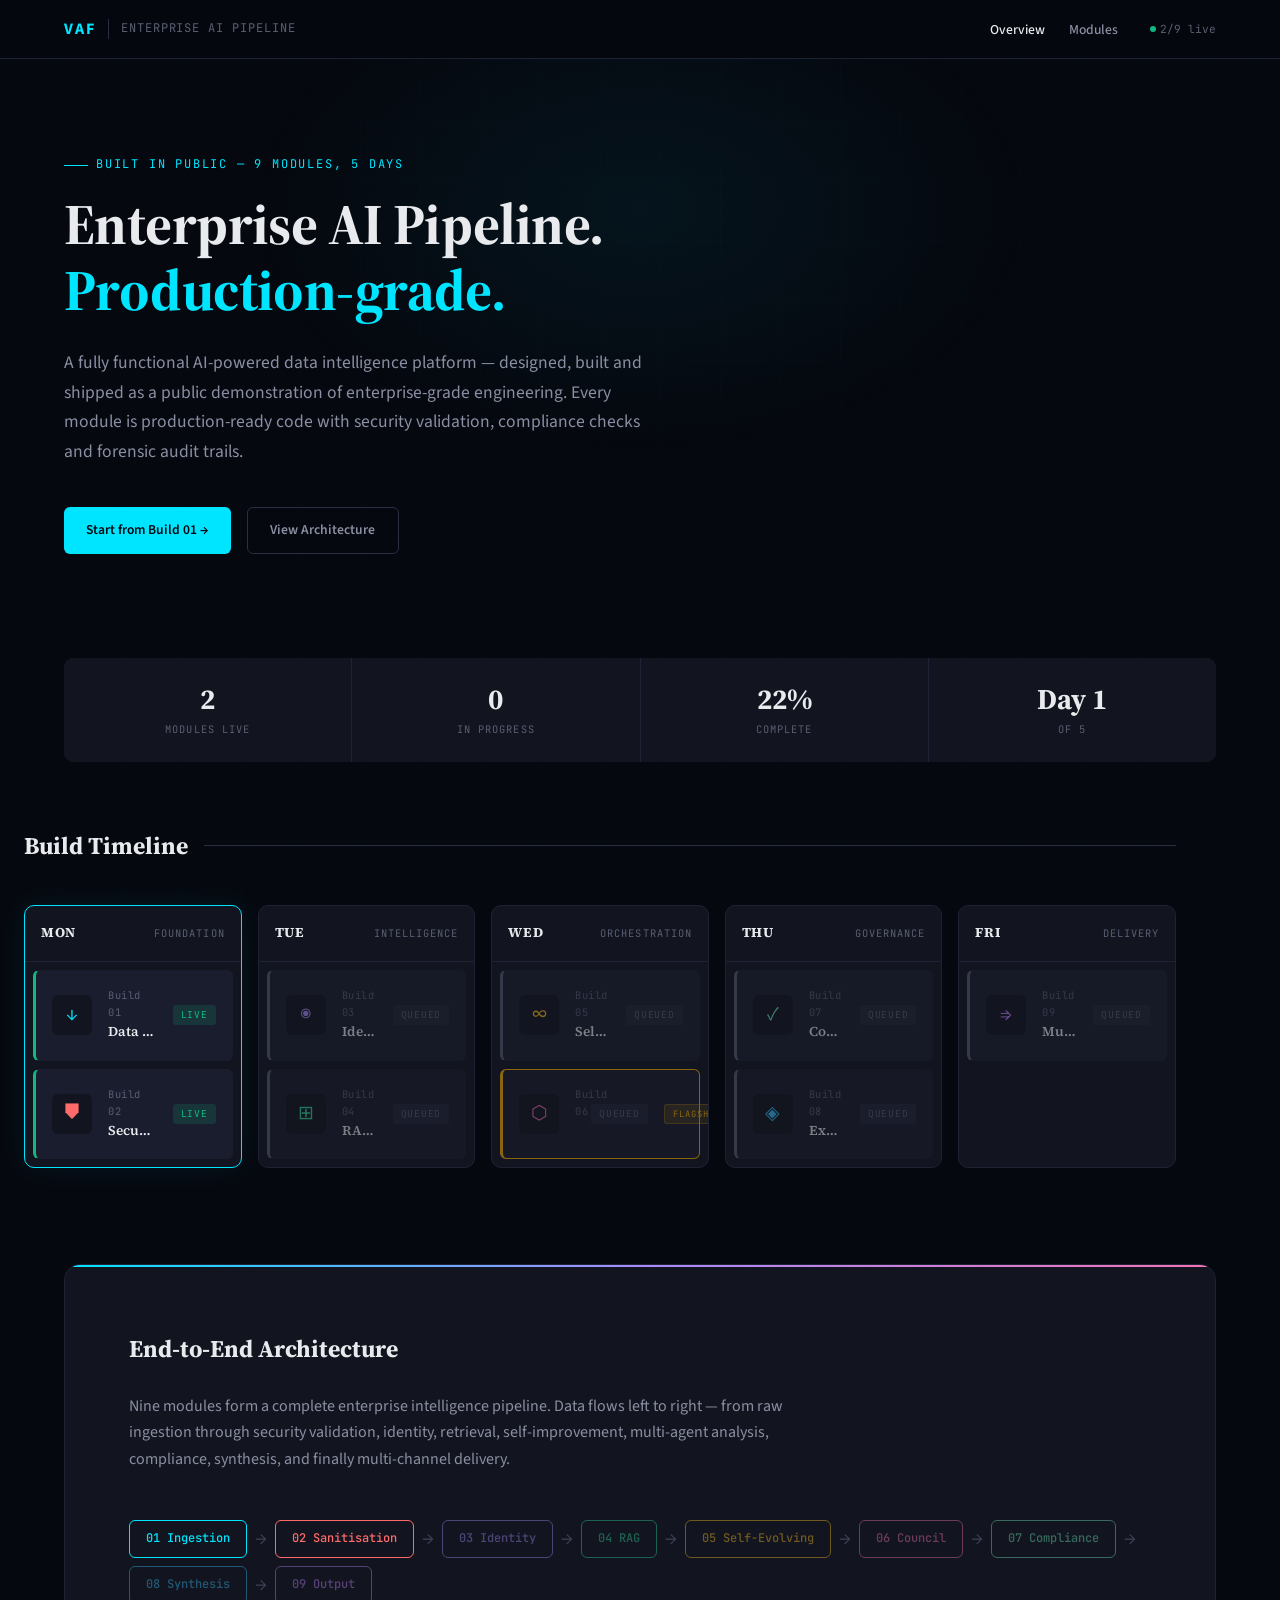
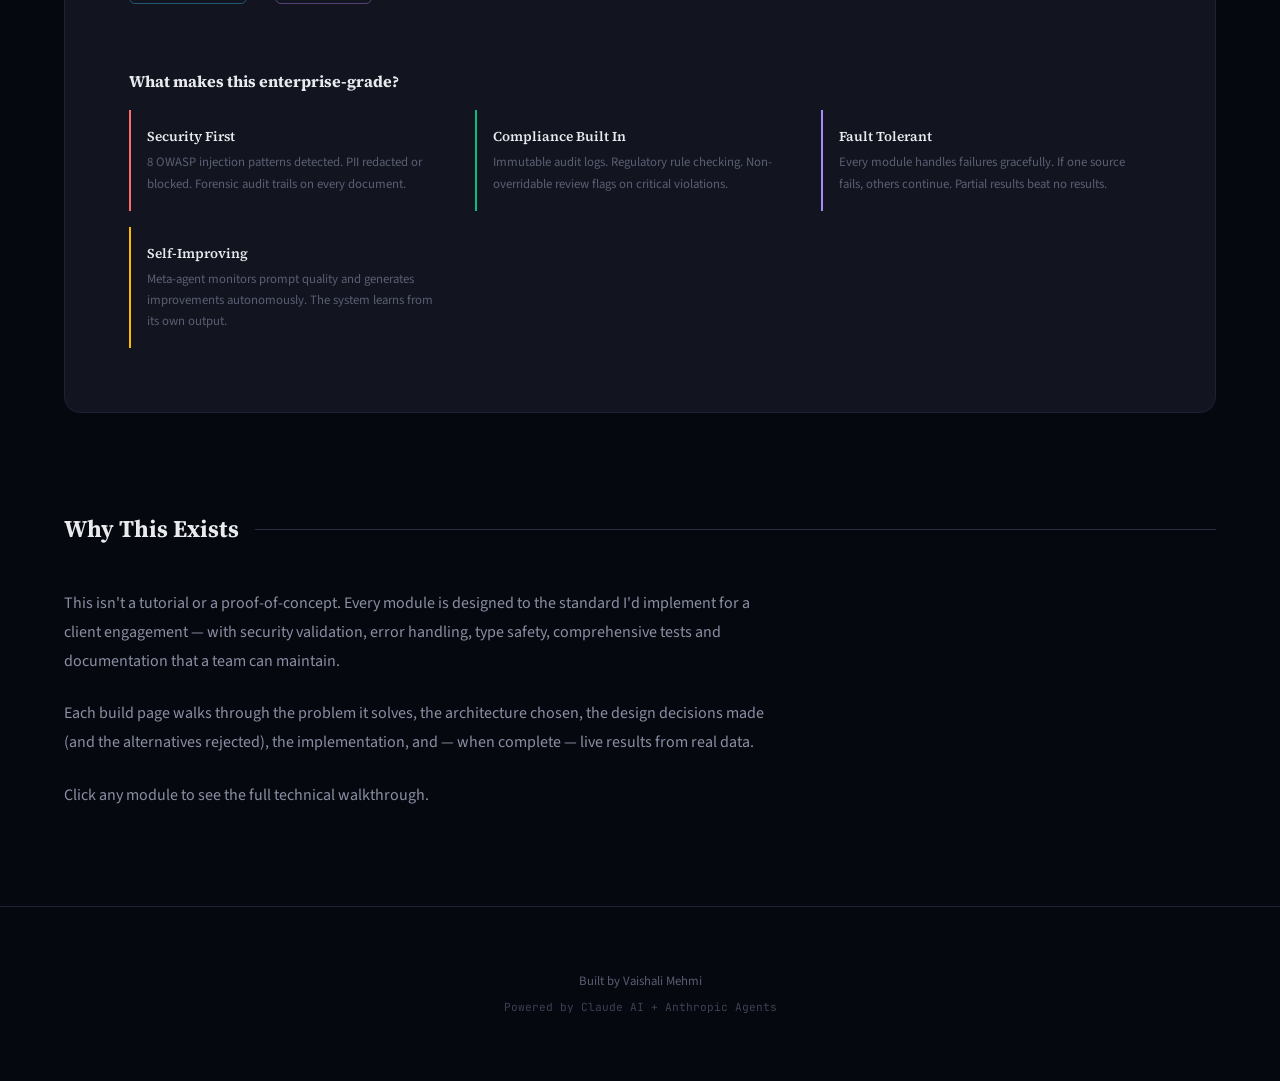
==== commit fa97de23: "feat: Build 02 security validation results dashboard - Add sanitisation-aware Results renderer (_ren" ====
--- a/portfolio/build.html
+++ b/portfolio/build.html
@@ -78,9 +78,9 @@
 
   </div>
 
-  <script src="js/config.js"></script>
-  <script src="js/builds.js"></script>
-  <script src="js/app.js"></script>
+  <script src="js/config.js?v=4"></script>
+  <script src="js/builds.js?v=4"></script>
+  <script src="js/app.js?v=4"></script>
   <script>
     App.init('build');
 
--- a/portfolio/css/style.css
+++ b/portfolio/css/style.css
@@ -1362,6 +1362,108 @@
 }
 
 
+/* ── Security / Sanitisation Results ─────────────────────── */
+
+.results-pii-mode {
+  margin-left: auto;
+  font-family: var(--font-mono);
+  font-size: 0.65rem;
+  letter-spacing: 0.08em;
+  color: var(--text-dim);
+  border: 1px solid var(--border-subtle);
+  padding: 2px 8px;
+  border-radius: 2px;
+}
+
+/* Verdict colour variants on metric cards */
+.results-metric.metric--pass   { border-color: rgba(52,211,153,0.3); }
+.results-metric.metric--block  { border-color: rgba(255,107,107,0.4); }
+.results-metric.metric--redact { border-color: rgba(251,191,36,0.3); }
+.results-metric.metric--pass  .results-metric-value { color: #34D399; }
+.results-metric.metric--block .results-metric-value { color: #FF6B6B; }
+.results-metric.metric--redact .results-metric-value { color: #FBBF24; }
+.results-metric--active.metric--pass   { background: rgba(52,211,153,0.06) !important; border-color: #34D399 !important; }
+.results-metric--active.metric--block  { background: rgba(255,107,107,0.06) !important; border-color: #FF6B6B !important; }
+.results-metric--active.metric--redact { background: rgba(251,191,36,0.06) !important; border-color: #FBBF24 !important; }
+
+/* Security audit panels */
+.sec-panel {
+  border: 1px solid var(--border-subtle);
+  border-radius: 4px;
+  padding: var(--space-lg);
+  margin-bottom: var(--space-lg);
+}
+.sec-panel--blocked  { border-color: rgba(255,107,107,0.3); background: rgba(255,107,107,0.03); }
+.sec-panel--redacted { border-color: rgba(251,191,36,0.3);  background: rgba(251,191,36,0.03); }
+
+.sec-panel-title {
+  font-family: var(--font-mono);
+  font-size: 0.7rem;
+  letter-spacing: 0.06em;
+  color: var(--text-secondary);
+  margin-bottom: var(--space-md);
+  text-transform: uppercase;
+}
+
+.sec-panel-row {
+  display: flex;
+  align-items: baseline;
+  gap: var(--space-md);
+  padding: var(--space-xs) 0;
+  border-top: 1px solid var(--border-subtle);
+  font-size: 0.82rem;
+}
+
+.sec-pii-types {
+  display: flex;
+  flex-wrap: wrap;
+  gap: var(--space-xs);
+  margin-bottom: var(--space-md);
+}
+.sec-pii-badge {
+  font-family: var(--font-mono);
+  font-size: 0.65rem;
+  background: rgba(251,191,36,0.1);
+  color: #FBBF24;
+  border: 1px solid rgba(251,191,36,0.25);
+  padding: 2px 8px;
+  border-radius: 2px;
+  letter-spacing: 0.04em;
+}
+
+.sec-doc-title {
+  color: var(--text-primary);
+  flex: 1;
+  min-width: 0;
+  overflow: hidden;
+  text-overflow: ellipsis;
+  white-space: nowrap;
+}
+.sec-actions {
+  font-family: var(--font-mono);
+  font-size: 0.65rem;
+  color: var(--text-dim);
+  white-space: nowrap;
+}
+
+/* Inline verdict badges */
+.sec-verdict {
+  font-family: var(--font-mono);
+  font-size: 0.6rem;
+  font-weight: 600;
+  letter-spacing: 0.08em;
+  padding: 2px 7px;
+  border-radius: 2px;
+  white-space: nowrap;
+  flex-shrink: 0;
+}
+.verdict--pass,
+.sec-verdict--passed  { background: rgba(52,211,153,0.1);  color: #34D399; border: 1px solid rgba(52,211,153,0.25); }
+.verdict--block,
+.sec-verdict--blocked  { background: rgba(255,107,107,0.1); color: #FF6B6B; border: 1px solid rgba(255,107,107,0.25); }
+.verdict--redact,
+.sec-verdict--redacted { background: rgba(251,191,36,0.1);  color: #FBBF24; border: 1px solid rgba(251,191,36,0.25); }
+
 /* ── Footer ───────────────────────────────────────────────── */
 
 .footer {
